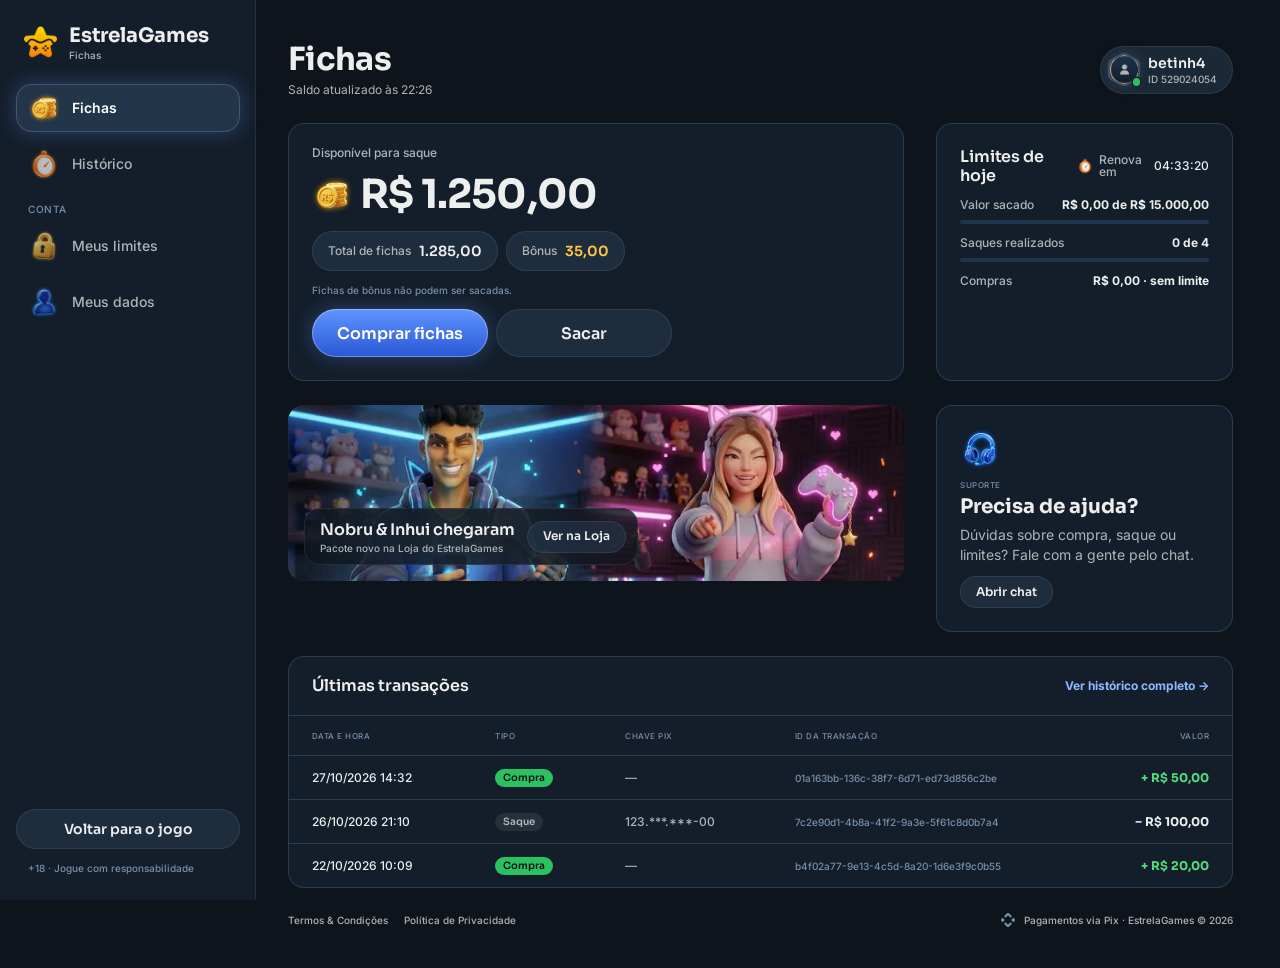
==== fichas/index.html @ 53e24c2c "Fichas fora do app: o + do saldo redireciona para a página de Fichas - Sai a carteira de dentro do a" ====
<!doctype html>
<html lang="pt-BR">
<head>
<meta charset="utf-8">
<meta name="viewport" content="width=device-width, initial-scale=1, viewport-fit=cover">
<meta name="robots" content="noindex, nofollow">
<meta name="theme-color" content="#0e141b">
<title>Fichas · EstrelaGames</title>
<link rel="icon" href="../assets/ui/logo_icon.webp">
<link rel="preconnect" href="https://fonts.googleapis.com">
<link rel="preconnect" href="https://fonts.gstatic.com" crossorigin>
<link rel="stylesheet" href="https://fonts.googleapis.com/css2?family=Inter:wght@400;500;600;700&family=Sora:wght@600;700;800&display=swap">
<link rel="stylesheet" href="../css/tokens.css?v=20261027h">
<link rel="stylesheet" href="../css/ui.css?v=20261027h">
<link rel="stylesheet" href="fichas.css?v=20261027h">
</head>
<body>
<svg width="0" height="0" style="position:absolute" aria-hidden="true">
  <defs><clipPath id="hexclip" clipPathUnits="objectBoundingBox"><path id="hexpath" d=""/></clipPath></defs>
  <symbol id="i-chev-l-light" viewBox="0 0 320 512"><path d="M20.7 267.3c-6.2-6.2-6.2-16.4 0-22.6l192-192c6.2-6.2 16.4-6.2 22.6 0s6.2 16.4 0 22.6L54.6 256 235.3 436.7c6.2 6.2 6.2 16.4 0 22.6s-16.4 6.2-22.6 0l-192-192z"/></symbol>
  <symbol id="i-x" viewBox="0 0 384 512"><path d="M324.5 411.1c6.2 6.2 16.4 6.2 22.6 0s6.2-16.4 0-22.6L214.6 256 347.1 123.5c6.2-6.2 6.2-16.4 0-22.6s-16.4-6.2-22.6 0L192 233.4 59.5 100.9c-6.2-6.2-16.4-6.2-22.6 0s-6.2 16.4 0 22.6L169.4 256 36.9 388.5c-6.2 6.2-6.2 16.4 0 22.6s16.4 6.2 22.6 0L192 278.6 324.5 411.1z"/></symbol>
  <symbol id="i-check" viewBox="0 0 448 512"><path d="M438.6 105.4c12.5 12.5 12.5 32.8 0 45.3l-256 256c-12.5 12.5-32.8 12.5-45.3 0l-128-128c-12.5-12.5-12.5-32.8 0-45.3s32.8-12.5 45.3 0L160 338.7 393.4 105.4c12.5-12.5 32.8-12.5 45.3 0z"/></symbol>
  <symbol id="i-copy" viewBox="0 0 448 512"><path d="M208 0H332.1c12.7 0 24.9 5.1 33.9 14.1l67.9 67.9c9 9 14.1 21.2 14.1 33.9V336c0 26.5-21.5 48-48 48H208c-26.5 0-48-21.5-48-48V48c0-26.5 21.5-48 48-48zM48 128h80v64H64V448H256V416h64v48c0 26.5-21.5 48-48 48H48c-26.5 0-48-21.5-48-48V176c0-26.5 21.5-48 48-48z"/></symbol>
  <symbol id="i-pix" viewBox="0 0 24 24"><path d="M6.1 6.3 10.1 2.3a2.7 2.7 0 0 1 3.8 0l4 4-2.3 2.3-2.9-2.9a1 1 0 0 0-1.4 0L8.4 8.6 6.1 6.3zm11.8 11.4-4 4a2.7 2.7 0 0 1-3.8 0l-4-4 2.3-2.3 2.9 2.9a1 1 0 0 0 1.4 0l2.9-2.9 2.3 2.3zM2.3 10.1l1.6-1.6L7.4 12l-3.5 3.5-1.6-1.6a2.7 2.7 0 0 1 0-3.8zm19.4 0a2.7 2.7 0 0 1 0 3.8l-1.6 1.6-3.5-3.5 3.5-3.5 1.6 1.6z"/></symbol>
</svg>

<div class="fx">
  <aside class="side" id="side" aria-label="Menu"></aside>
  <div class="main">
    <header class="mtop" id="mtop"></header>
    <main class="page" id="page"></main>
    <footer class="foot" id="foot"></footer>
  </div>
</div>
<div class="veil" id="veil" hidden><section class="drawer" id="drawer" role="dialog" aria-modal="true"></section></div>
<div class="toast" id="toast"><span class="hint-pill" id="toastTxt"></span></div>

<script src="fichas.js?v=20261027h"></script>
</body>
</html>
---- css/tokens.css ----
/* EstrelaGames · tokens do DS (Rjx31bgpOt4m1U8DVKyWtd · modo EstrelaGames), valores resolvidos 1:1 */
:root{
  color-scheme: dark;
  /* background */
  --bg-default:#0e141b; --bg-subtle:#141e2a; --bg-strong:#283c52; --bg-raised:#1e354d; --bg-inset:#010101; --bg-highlight:#ffffff14; --bg-chrome:#141e2a; --bg-divider:#1e354d; --bg-band:#00000052;
  --bga-default-50:#0e141b80; --bga-default-75:#0e141bbf; --bga-subtle-50:#141e2a80; --bga-subtle-75:#141e2abf;
  --bga-strong-25:#283c5240; --bga-strong-50:#283c5280; --bga-strong-75:#283c52bf;
  --bga-secondary-16:#dab68229; --bga-secondary-32:#dab68252; --bga-accent-12:#ffc8411f;
  /* border */
  --border-muted:#ffffff14; --border-default:#283c52; --border-strong:#3d5167; --border-focus:#5e95ff;
  --border-hl-top:#ffffff29; --border-gold-top:#fbdfade5; --border-gold-bottom:#b78d4f5c;
  /* text */
  --text-default:#edeeee; --text-muted:#b0b4b6; --text-link:#8fb8ff; --text-subtle:#7790ac; --text-disabled:#4c637c;
  --text-brand:#dab682; --text-success:#52de7e; --text-error:#ff6b6e; --text-prize:#ffc841;
  --text-on-color:#ffffff; --text-on-color-muted:#ffffffd9; --text-on-color-subtle:#ffffffb2; --text-on-light:#0e141b;
  /* system */
  --sys-info:#3b74f5; --sys-success:#2cc160; --sys-success-strong:#8cf0a9; --sys-warning:#ffbe2e; --sys-error:#ef4452;
  --sysa-success-25:#2cc16040; --sysa-error-25:#ef445240; --sysa-info-25:#3b74f540;
  --notification-error:#ef4452;
  /* effects */
  --hl-subtle:#ffffff29; --hl:#ffffff52; --hl-strong:#ffffff7a;
  --shadow-faint:#0000001f; --shadow-subtle:#0000003d; --shadow:#00000066; --shadow-strong:#00000080;
  --glow-info:#5e95ff52; --glow-accent:#ffbe2e52; --glow-success:#52de7ea3; --glow-gold:#dab68252; --glow-blue:#8fb8ff; --glow-red:#ff6b6e;
  /* surfaces */
  --surface-card-top:#141e2a; --surface-card-bottom:#0e141b; --surface-elevated-top:#1e354d; --surface-elevated-bottom:#141e2a;
  /* buttons */
  --btn-primary-top:#5e95ff; --btn-primary-bg:#2a57d6; --btn-secondary-border:#3b74f5;
  --btn-disabled-top:#1e354d; --btn-disabled-bg:#1e354d; --btn-disabled-text:#4c637c;
  /* tabs */
  --tab-default-text:#b0b4b6; --tab-container:#283c52; --input-border:#283c52;
  --tab-padrao:#5e95ff; --tab-padrao-tint:#5e94ff3d; --tab-rosa:#e93d82; --tab-rosa-tint:#e93d823d;
  /* games */
  --game-truco:#e5484d; --game-paulista:#3b74f5; --game-cacheta:#8752f2; --game-tranca:#2cc160; --game-buraco:#1f9a4a;
  --game-poker:#0fa968; --game-sinuca:#2fa35a; --game-todos:#3b74f5; --game-domino:#14b8a6; --game-dama:#f76b15; --game-xadrez:#5b6cff;
  --game-paulista-tint:#3b74f53d; --game-truco-tint:#e5484d3d; --game-cacheta-tint:#8752f23d; --game-buraco-tint:#1f9a4a3d;
  /* crew */
  --crew-engenheiro:#4fb3ff; --crew-comandante:#f5c542; --crew-piloto:#ff5a36; --crew-navegador:#e86bff; --crew-explorador:#4dffb8;
  --crew-bar:#ff9f43; --crew-reis:#34d399; --crew-nobru:#3d8bff; --crew-inhui:#ff4fb0;
  /* stake / table */
  --stake-padrao-top:#2b4274; --stake-padrao-bottom:#17233b; --stake-iniciante-top:#1f9a4a; --stake-iniciante-bottom:#1f502c;
  --table-card-top:#1f5a4a; --table-card-bottom:#0f2e2a; --table-stake:#ffc841;
  --plus-bg:#52de7e; --plus-icon:#0e141b;
  /* cards */
  --card-face:#ffffff; --card-border:#9ea2a4; --suit-red:#c72c3d; --suit-black:#141922; --back-top:#1d3c9e; --back-bottom:#182b53;
  /* seat timer */
  --seat-timer-track:#ffffff1f; --seat-timer:#3b74f5;
  /* type */
  --f-display:"Sora", "Inter", system-ui, sans-serif;
  --f-ui:"Inter", system-ui, -apple-system, sans-serif;
  --f-call:"Industry", "Sora", sans-serif;
}
/* estilos de texto do DS */
.t-d3xl{font:700 64px/1.2 var(--f-display);letter-spacing:-.02em}
.t-d2xl{font:700 48px/1.2 var(--f-display);letter-spacing:-.02em}
.t-dxl{font:700 40px/1.2 var(--f-display);letter-spacing:-.02em}
.t-dl{font:700 32px/1.2 var(--f-display);letter-spacing:-.02em}
.t-dm{font:700 24px/1.2 var(--f-display);letter-spacing:-.01em}
.t-ds{font:700 20px/1.2 var(--f-display);letter-spacing:-.01em}
.t-dxs{font:600 16px/1.2 var(--f-display)}
.t-d2xs{font:600 14px/1.2 var(--f-display)}
.t-d3xs{font:600 12px/1.2 var(--f-display)}
.t-hm{font:700 20px/1.2 var(--f-ui)}
.t-ll{font:500 16px/1 var(--f-ui)} .t-lm{font:500 14px/1 var(--f-ui)} .t-ls{font:500 12px/1 var(--f-ui)} .t-lxs{font:500 10px/1 var(--f-ui)} .t-l2xs{font:500 8px/1 var(--f-ui)}
.t-link{font:700 12px/1.5 var(--f-ui)}
.t-p2xl{font:400 20px/1.5 var(--f-ui)} .t-pm{font:400 14px/1.5 var(--f-ui)} .t-ps{font:400 12px/1.5 var(--f-ui)}
---- css/ui.css ----
/* EstrelaGames · base + componentes do DS (Apple Gamer Style · Glass). Medidas 1:1 com o Figma (frame 375). */
*{box-sizing:border-box}
html,body{height:100%;margin:0}
body{background:#05080c;color:var(--text-default);font-family:var(--f-ui);-webkit-font-smoothing:antialiased;overflow:hidden;-webkit-text-size-adjust:100%}
button{font:inherit;color:inherit;border:0;background:none;padding:0;margin:0;cursor:pointer;-webkit-tap-highlight-color:transparent;text-align:inherit}
button:focus-visible,[role="button"]:focus-visible{outline:2px solid var(--border-focus);outline-offset:2px}
/* cards clicáveis são div[role=button]: o WebKit (iPhone) não estica os filhos de um <button> com flex */
[role="button"]{cursor:pointer;-webkit-tap-highlight-color:transparent;-webkit-user-select:none;user-select:none;outline:0}
input{font:inherit;color:inherit;border:0;background:none;outline:0;padding:0;margin:0;min-width:0}
img,video{display:block;max-width:100%;user-select:none;-webkit-user-drag:none}
svg{display:block}
[hidden]{display:none!important}
.ic{flex:none;object-fit:contain;pointer-events:none}

/* ---------- aparelho ---------- */
.stage-wrap{position:fixed;inset:0;display:flex;align-items:center;justify-content:center}
.phone{position:relative;width:375px;height:812px;background:var(--bg-subtle);overflow:hidden;border-radius:48px;box-shadow:0 0 0 10px #0c1016,0 0 0 11px #2a3340,0 40px 80px rgba(0,0,0,.6);transform-origin:center;display:flex;flex-direction:column}
.status{position:relative;flex:none;height:44px;display:flex;align-items:center;justify-content:space-between;padding:0 26px 0 32px;font:600 15px/1 var(--f-ui);background:var(--bg-subtle);z-index:60;pointer-events:none}
.status .island{position:absolute;left:50%;top:10px;width:118px;height:32px;margin-left:-59px;border-radius:20px;background:#000}
.status .icons{display:flex;gap:6px;align-items:center}
.app{position:relative;flex:1;min-height:0;overflow:hidden}
@media (max-width:520px){
  .phone{width:100vw;height:100vh;height:100dvh;border-radius:0;box-shadow:none;transform:none!important}
  .status{display:none}
  .app{padding-top:env(safe-area-inset-top,0px)}
}
.scr{position:absolute;inset:0;display:flex;flex-direction:column;background:var(--bg-subtle);overflow:hidden}
.app>.scr{top:env(safe-area-inset-top,0px)}
@media (min-width:521px){.app>.scr{top:0}}
.scroll{flex:1;min-height:0;overflow-y:auto;overflow-x:hidden;-webkit-overflow-scrolling:touch;scrollbar-width:none;overscroll-behavior:contain}
.scroll::-webkit-scrollbar,.hscroll::-webkit-scrollbar{display:none}
/* linha com rolagem lateral: sem clip, sangra até a borda da tela (regra Oct 26) */
.hscroll{display:flex;overflow-x:auto;overflow-y:visible;scrollbar-width:none;margin:0 -8px;padding:0 8px;scroll-padding:0 8px;-webkit-overflow-scrolling:touch}

/* ---------- ícones 3D ---------- */
.i16{width:16px;height:16px}.i20{width:20px;height:20px}.i24{width:24px;height:24px}.i28{width:28px;height:28px}.i32{width:32px;height:32px}.i36{width:36px;height:36px}.i40{width:40px;height:40px}.i48{width:48px;height:48px}

/* ---------- header-game (Mobile · Glass) ---------- */
.hdr{position:relative;flex:none;height:64px;display:flex;align-items:center;gap:4px;padding:8px 12px;background:var(--bg-subtle);overflow:hidden;z-index:20}
.hdr::before{content:"";position:absolute;left:48px;top:-70px;width:280px;height:140px;border-radius:50%;background:var(--glow-blue);filter:blur(60px);opacity:.15;pointer-events:none}
.hdr .side{position:relative;flex:1;min-width:0;display:flex;align-items:center;gap:4px}
.hdr .logo{width:36px;height:36px;display:grid;place-items:center;flex:none}
.hdr .logo img{width:25px;height:24px}
.cpill{flex:1;min-width:0;height:34px;display:flex;align-items:center;gap:2px;padding:4px;border-radius:999px;background:linear-gradient(90deg,#52de7e1a,#283c5206),var(--bga-strong-50);box-shadow:inset 0 0 0 1px var(--border-muted);overflow:hidden}
.cpill.bonus{padding:4px 8px 4px 4px;background:linear-gradient(90deg,#283c5206,#ffc8411a),var(--bga-strong-50)}
.cpill .ic{width:24px;height:24px}
.cpill .t{flex:1;min-width:0;display:flex;flex-direction:column;gap:2px;text-align:left}
.cpill .t small{font:500 8px/1 var(--f-ui);color:var(--text-muted)}
.cpill .t b{font:700 12px/10px var(--f-ui);color:var(--text-default);white-space:nowrap;overflow:hidden;text-overflow:ellipsis}
.cpill.bonus .t b{color:var(--text-prize)}
.cpill .plus{width:20px;height:20px;border-radius:10px;background:var(--plus-bg);display:grid;place-items:center;flex:none}
.cpill .plus svg{width:12px;height:12px;fill:var(--plus-icon)}
.hbell{position:relative;width:36px;height:36px;border-radius:18px;background:var(--bga-strong-50);box-shadow:inset 0 0 0 1px var(--border-muted);display:grid;place-items:center;flex:none}
.hbell .ic{width:28px;height:28px}
.hbell i{position:absolute;left:28px;top:0;width:8px;height:8px;border-radius:50%;background:var(--notification-error)}
.hbell i[hidden]{display:none}

/* ---------- header-avatar (hexágono com borda da tripulação) ---------- */
.hav{position:relative;display:inline-block;flex:none;width:var(--w,44px);height:var(--h,48px)}
.hav .gl{position:absolute;left:-4.5%;top:0;width:109%;aspect-ratio:1;border-radius:50%;background:var(--cc);filter:blur(calc(var(--w,44px) * .16));opacity:.45;pointer-events:none}
.hav .hx{position:absolute;inset:0;-webkit-clip-path:url(#hexclip);clip-path:url(#hexclip);background:var(--cc)}
.hav .hx img{position:absolute;inset:2px;width:calc(100% - 4px);height:calc(100% - 4px);object-fit:cover;object-position:center top;-webkit-clip-path:url(#hexclip);clip-path:url(#hexclip);background:var(--bg-raised)}
.hav .on{position:absolute;left:77%;top:75%;width:23%;aspect-ratio:1;border-radius:50%;background:var(--sys-success);box-shadow:0 0 0 1.5px var(--bg-subtle)}
.hav.xs{--w:24px;--h:26px}.hav.s{--w:32px;--h:35px}.hav.m{--w:44px;--h:48px}.hav.l{--w:56px;--h:60px}
.hav.xs .hx img,.hav.s .hx img{inset:1.5px;width:calc(100% - 3px);height:calc(100% - 3px)}
.hav.empty{height:var(--w)}
.hav.empty .av0{position:absolute;inset:4.5%;width:91%;height:91%}
.hav.empty .add{position:absolute;left:63.6%;top:63.6%;width:27.3%;height:27.3%;border-radius:50%;background:var(--plus-bg);box-shadow:0 0 0 1.2px var(--bg-subtle);display:grid;place-items:center}
.hav.empty .add svg{width:58%;height:58%;fill:var(--plus-icon)}

/* ---------- avatar circular (avatar-estrela-games) ---------- */
.av{position:relative;display:inline-block;vertical-align:middle;flex:none;width:var(--s,48px);height:var(--s,48px);border-radius:50%;background:linear-gradient(180deg,var(--surface-elevated-top),var(--surface-elevated-bottom));box-shadow:inset 0 0 0 var(--bw,2px) #ffffff29}
.av img{position:absolute;inset:var(--bw,2px);width:calc(100% - 2*var(--bw,2px));height:calc(100% - 2*var(--bw,2px));border-radius:50%;object-fit:cover;object-position:center top}
.av.s{--s:32px;--bw:1px}.av.m{--s:48px;--bw:2px}.av.l{--s:80px;--bw:3px}.av.xl{--s:120px;--bw:4px}
.av .lvl{position:absolute;left:50%;bottom:-4px;transform:translateX(-50%);padding:1px 6px;border-radius:999px;background:var(--bg-raised);box-shadow:0 0 0 2px var(--bg-default);font:600 12px/14px var(--f-display);white-space:nowrap}
.av.empty .ph{position:absolute;inset:25%;width:50%;height:50%;fill:#ffffff52}
.av .addb{position:absolute;left:63.3%;top:63.3%;width:36.7%;height:36.7%;border-radius:50%;background:var(--plus-bg);display:grid;place-items:center;box-shadow:0 0 0 3px var(--bg-subtle)}
.av .addb svg{width:50%;height:50%;fill:#fff}

/* ---------- navbar-glass ---------- */
.nav{position:absolute;left:16px;right:16px;bottom:calc(12px + env(safe-area-inset-bottom,0px));height:64px;display:flex;align-items:stretch;padding:4px;border-radius:24px;background:var(--bga-strong-75);box-shadow:inset 0 0 0 1px var(--border-muted);-webkit-backdrop-filter:blur(24px);backdrop-filter:blur(24px);z-index:30}
.nav>button{position:relative;flex:1;min-width:0;display:flex;flex-direction:column;align-items:center;justify-content:center;border-radius:20px}
.nav>button .ic{width:32px;height:32px;opacity:.75}
.nav>button>span{font:500 10px/1 var(--f-ui);color:var(--text-subtle);white-space:nowrap}
.nav>button.on{flex:none;width:104px;justify-content:flex-end;gap:2px;padding-bottom:6px;background:var(--bga-secondary-16);box-shadow:inset 0 0 0 1px var(--hl-subtle),0 0 20px var(--glow-info)}
.nav>button.on .ic{position:absolute;left:28px;top:-14px;width:48px;height:48px;opacity:1}
.nav>button.on .lr{width:100%;display:flex;align-items:center;justify-content:space-between;padding:0 8px}
.nav>button.on .lr span{font:500 10px/1 var(--f-ui);color:var(--text-on-color)}
.nav .lr i{width:16px;height:16px;display:grid;place-items:center}
.nav .lr svg{width:10px;height:16px;fill:var(--text-on-color)}

/* ---------- game-block ---------- */
.gb{position:relative;flex:none;width:72px;height:64px;border-radius:16px;display:flex;flex-direction:column;align-items:center;justify-content:center;padding:4px 0;background:var(--tab-container);box-shadow:inset 0 0 0 1px var(--hl);font:500 10px/1 var(--f-ui);color:var(--text-on-color);white-space:nowrap}
.gb .ic{width:40px;height:40px}
.gb.on{justify-content:flex-end;padding:0 0 6px;background:var(--gc);box-shadow:0 4px 12px var(--gs,transparent)}
.gb.on .ic{position:absolute;left:50%;top:-12px;width:60px;height:60px;margin-left:-30px}
.gb .lk{position:absolute;right:4px;top:4px;width:14px;height:14px;opacity:.8}
.gb.on .lk{display:none}
.games-row{gap:8px;padding-top:12px;margin-top:-12px}
.games-row .gb{width:72px}

/* ---------- tabs ---------- */
.tabs{display:flex;gap:2px;height:44px;padding:4px;border-radius:12px;background:var(--bg-raised);box-shadow:inset 0 0 0 1px var(--input-border)}
.tabs>button{position:relative;flex:1;min-width:0;height:34px;border-radius:8px;display:flex;align-items:center;justify-content:center;padding:8px 16px;font:500 12px/1 var(--f-ui);color:var(--tab-default-text);white-space:nowrap}
.tabs>button.on{background:var(--tc-tint);font:700 12px/18px var(--f-ui);color:var(--text-default)}
.tabs>button.on::after{content:"";position:absolute;left:50%;bottom:0;width:24px;height:3px;margin-left:-12px;border-radius:2px;background:var(--tc);box-shadow:0 0 8px var(--tc)}
.tabs>button .lk{font:500 9px/1 var(--f-ui);margin-left:4px;opacity:.7}
.tabs{--tc:var(--tab-padrao);--tc-tint:var(--tab-padrao-tint)}
.tabs.t-azul{--tc:var(--game-paulista);--tc-tint:var(--game-paulista-tint)}
.tabs.t-vermelha{--tc:var(--game-truco);--tc-tint:var(--game-truco-tint)}
.tabs.t-roxa{--tc:var(--game-cacheta);--tc-tint:var(--game-cacheta-tint)}
.tabs.t-verde{--tc:var(--game-buraco);--tc-tint:var(--game-buraco-tint)}
.tabs.t-rosa{--tc:var(--tab-rosa);--tc-tint:var(--tab-rosa-tint)}

/* ---------- button-glass ---------- */
.btn{display:inline-flex;align-items:center;justify-content:center;gap:8px;white-space:nowrap;transition:transform .12s,filter .12s;flex:none}
.btn:active{transform:scale(.97)}
.btn.l{height:48px;padding:0 24px;border-radius:24px;font:600 16px/1.2 var(--f-display)}
.btn.m{height:40px;padding:0 20px;border-radius:20px;font:600 14px/1.2 var(--f-display)}
.btn.s{height:32px;padding:0 16px;border-radius:16px;font:600 12px/1.2 var(--f-display)}
.btn.xl{height:56px;padding:0 24px;border-radius:28px;font:600 16px/1.2 var(--f-display)}
.btn.m44{height:44px;border-radius:22px}
.btn.pri{background:linear-gradient(180deg,var(--btn-primary-top),var(--btn-primary-bg));box-shadow:inset 0 0 0 1px var(--hl),0 0 20px var(--glow-info);color:#fff}
.btn.sec{background:var(--bga-strong-50);box-shadow:inset 0 0 0 1px var(--border-muted);color:var(--text-default)}
.btn:disabled,.btn.dis{background:var(--btn-disabled-bg);box-shadow:none;color:var(--btn-disabled-text);pointer-events:none}
.btn.danger-txt{background:none;box-shadow:none;color:var(--text-error);font:500 14px/1 var(--f-ui)}
.btn.fill{flex:1;min-width:0}
.btn.wide{width:100%}
.btn .ic{width:20px;height:20px}

/* ---------- button-icon ---------- */
.bicon{width:40px;height:40px;border-radius:20px;display:grid;place-items:center;flex:none;background:var(--bga-strong-50);box-shadow:inset 0 0 0 1px var(--border-muted)}
.bicon .ic{width:24px;height:24px}
.bicon.s{width:32px;height:32px;border-radius:16px}.bicon.s .ic{width:20px;height:20px}
.bicon svg{width:14px;height:14px;fill:var(--text-default)}
.bicon.s28{width:28px;height:28px;border-radius:14px}.bicon.s28 svg{width:16px;height:16px}

/* ---------- tag ---------- */
.tag{display:inline-flex;align-items:center;gap:4px;padding:2px 8px;border-radius:999px;font:600 12px/14px var(--f-display);white-space:nowrap;flex:none}
.tag.neutral{background:#ffffff14;color:var(--text-muted)}
.tag.gold{background:#dab68229;color:var(--text-brand);box-shadow:inset 0 0 0 1px #fbdfad8c}
.tag.success{background:var(--sys-success);color:var(--bg-default)}
.tag.danger{background:var(--sys-error);color:var(--text-default)}
.tag.info{background:var(--sys-info);color:var(--text-default)}
.tag.live{background:var(--sys-error);color:var(--text-default)}
.tag.beginner{background:var(--game-buraco);color:var(--text-default)}

/* ---------- section-title ---------- */
.stitle{display:flex;align-items:center;justify-content:space-between;gap:16px}
.stitle .tx{flex:1;min-width:0;display:flex;flex-direction:column;gap:2px}
.stitle b{font:700 20px/1.2 var(--f-display);letter-spacing:-.01em}
.stitle small{font:500 12px/1 var(--f-ui);color:var(--text-muted)}
.trow{display:flex;align-items:center;justify-content:space-between;gap:8px}
.trow b{font:600 14px/1.2 var(--f-display)}
.trow small{font:500 10px/1 var(--f-ui);color:var(--text-subtle)}

/* ---------- page-top ---------- */
.ptop{flex:none;display:flex;align-items:center;justify-content:space-between;gap:8px;padding:8px;min-height:45px}
.ptop .l{display:flex;align-items:center;gap:8px;min-width:0}
.ptop .back{width:28px;height:28px;border-radius:14px;display:grid;place-items:center;background:var(--bga-strong-50);box-shadow:inset 0 0 0 1px var(--border-muted);flex:none}
.ptop .back svg{width:10px;height:16px;fill:var(--text-default)}
.ptop .tx{display:flex;flex-direction:column;min-width:0}
.ptop .tx b{font:600 16px/1.2 var(--f-display);white-space:nowrap;overflow:hidden;text-overflow:ellipsis}
.ptop .tx small{display:flex;align-items:center;gap:4px;font:500 10px/1 var(--f-ui);color:var(--text-muted)}
.ptop .tx small i{width:6px;height:6px;border-radius:50%;background:var(--sys-success)}

/* ---------- input-search / input ---------- */
.search{display:flex;align-items:center;gap:8px;height:40px;padding:0 16px 0 12px;border-radius:20px;background:var(--bga-strong-50);box-shadow:inset 0 0 0 1px var(--border-muted)}
.search svg{width:16px;height:16px;fill:var(--text-muted);flex:none}
.search input{flex:1;font:500 12px/1 var(--f-ui);color:var(--text-default)}
.search input::placeholder{color:var(--text-muted)}
.field{display:flex;flex-direction:column;gap:8px}
.field>label{font:500 14px/1 var(--f-ui);color:var(--text-default)}
.field .box{display:flex;align-items:center;gap:8px;height:40px;padding:8px 12px;border-radius:12px;background:var(--bga-strong-50);box-shadow:inset 0 0 0 1px var(--border-muted)}
.field .box:focus-within{box-shadow:inset 0 0 0 1px var(--border-focus)}
.field .box input{flex:1;font:400 14px/1.5 var(--f-ui);color:var(--text-default)}
.field .box input::placeholder{color:var(--text-disabled)}
.field .box button svg{width:20px;height:20px;fill:var(--text-muted)}

/* ---------- otp ---------- */
.otp{display:flex;gap:8px;justify-content:center}
.otp .bx{width:48px;height:56px;border-radius:12px;background:#ffffff14;display:grid;place-items:center;font:700 24px/1.2 var(--f-display);color:var(--text-default);box-shadow:inset 0 0 0 1px var(--border-muted)}
.otp .bx.act{background:#ffffff1f;box-shadow:inset 0 0 0 2px var(--border-focus),0 0 12px var(--glow-info)}
.otp .bx.act::after{content:"";width:2px;height:24px;background:var(--border-focus);animation:blink 1s steps(1) infinite}
@keyframes blink{50%{opacity:0}}
.otp-in{position:absolute;opacity:0;pointer-events:none;width:1px;height:1px}

/* ---------- progress ---------- */
.prog{height:4px;border-radius:999px;background:#ffffff1f;overflow:hidden;flex:1}
.prog i{display:block;height:100%;border-radius:inherit;background:var(--tab-padrao);transition:width .3s}

/* ---------- stake-pill ---------- */
.stakes{position:relative;height:128px;overflow:hidden;margin:0 -8px}
.stakes .track{position:absolute;top:8px;left:50%;transform:translateX(-50%);display:flex;align-items:center;gap:8px;height:112px}
.sp{position:relative;flex:none;display:flex;flex-direction:column;border-radius:16px;padding:4px 4px 0;background:linear-gradient(180deg,var(--surface-elevated-top),var(--surface-card-bottom));box-shadow:inset 0 0 0 1px #ffffff29,0 16px 40px var(--shadow);transition:width .25s,height .25s}
.sp .st{position:relative;flex:1;align-self:stretch;border-radius:12px;display:flex;flex-direction:column;align-items:center;justify-content:center;gap:4px;background:linear-gradient(180deg,var(--stake-padrao-top),var(--stake-padrao-bottom));box-shadow:inset 0 0 0 1px var(--hl-subtle),inset 0 2px 8px var(--shadow)}
.sp .v{display:flex;align-items:center;gap:4px;font:600 14px/1.2 var(--f-display);white-space:nowrap}
.sp .v .ic{width:14px;height:14px}
.sp .q{position:absolute;top:4px;right:4px;display:flex;align-items:center;gap:3px;padding:2px 5px;border-radius:8px;background:var(--bga-strong-50);font:500 8px/1 var(--f-ui);white-space:nowrap}
.sp .q::before{content:"";width:5px;height:5px;border-radius:50%;background:var(--sys-success)}
.sp .tg{padding:2px 6px;border-radius:6px;background:var(--bga-strong-50);font:500 8px/1 var(--f-ui);color:var(--text-success)}
.sp .ft{flex:none;display:flex;align-items:center;justify-content:center;gap:3px;padding:4px 0 5px;white-space:nowrap}
.sp .ft small{font:500 8px/1 var(--f-ui);color:var(--text-muted)}
.sp .ft b{font:500 8px/1 var(--f-ui)}
.sp.ini .st{background:linear-gradient(180deg,var(--stake-iniciante-top),var(--stake-iniciante-bottom))}
.sp.S{width:68px;height:68px;padding:4px}
.sp.S .q,.sp.S .ft,.sp.S .tg{display:none}
.sp.M{width:88px;height:88px}
.sp.M .v{font:600 16px/1.2 var(--f-display)} .sp.M .v .ic{width:18px;height:18px}
.sp.L{width:112px;height:112px}
.sp.L .v{font:700 20px/1.2 var(--f-display);letter-spacing:-.01em} .sp.L .v .ic{width:24px;height:24px}
.sp.L .ft b{font:500 10px/1 var(--f-ui)}
.sp.on{box-shadow:inset 0 0 0 2px var(--btn-secondary-border),0 0 20px var(--glow-info)}
.sp.on .st{background:linear-gradient(180deg,var(--btn-primary-top),var(--btn-primary-bg))}
.sp.on.ini .st{background:linear-gradient(180deg,var(--stake-iniciante-top),var(--stake-iniciante-bottom))}
.stake-grid{display:grid;grid-template-columns:repeat(3,minmax(0,1fr));gap:12px}
.stake-grid .sp{width:auto;height:88px}

/* ---------- table-glass (mesa aberta) ---------- */
.tg-row{display:grid;grid-template-columns:repeat(2,minmax(0,1fr));gap:16px 8px}
.tgl{position:relative;height:92px;border-radius:46px;padding:4px;display:flex;background:linear-gradient(180deg,var(--surface-elevated-top),var(--surface-card-bottom));box-shadow:inset 0 0 0 1px #ffffff29,0 16px 40px var(--shadow);text-align:left}
.tgl .felt{flex:1;align-self:stretch;min-width:0;display:flex;align-items:center;padding:10px 12px 6px 70px;border-radius:41px;background:linear-gradient(180deg,var(--table-card-top),var(--table-card-bottom));box-shadow:inset 0 0 0 1px var(--hl-subtle),inset 0 2px 8px var(--shadow)}
.tgl .vals{display:flex;flex-direction:column;gap:4px;min-width:0}
.tgl .vals b{font:600 14px/1.2 var(--f-display);color:var(--table-stake);white-space:nowrap}
.tgl .vals small{font:500 10px/1 var(--f-ui);color:#ffffffb2;white-space:nowrap}
.tgl .seats{display:flex;align-items:center;gap:2px;height:20px}
.tgl .seats .pl{display:flex}
.tgl .seats .pl span{width:20px;height:20px;border-radius:10px;overflow:hidden;background:var(--cc);margin-right:-6px;box-shadow:0 0 0 1px var(--table-card-bottom)}
.tgl .seats .pl span img{width:100%;height:100%;object-fit:cover;object-position:center top}
.tgl .seats em{font:600 12px/14px var(--f-display);font-style:normal;margin-left:8px}
.tgl .tab{position:absolute;left:50%;top:-8px;transform:translateX(-50%);padding:2px 8px;border-radius:8px;background:var(--surface-elevated-top);box-shadow:inset 0 0 0 1px var(--border-muted);font:500 10px/12px var(--f-ui);color:var(--text-subtle);white-space:nowrap}
.tgl .deck{position:absolute;left:14px;top:25px;width:52px;height:52px}
.tgl.locked .felt>*{opacity:.55}
.tgl.pool{border-radius:16px}
.tgl.pool .felt{border-radius:12px;position:relative;overflow:hidden;background:linear-gradient(180deg,#2fa35a,#145c32)}
.tgl.pool .felt::before{content:"";position:absolute;left:30%;top:0;bottom:0;border-left:1px solid #ffffff29}
.tgl.pool .pk{position:absolute;width:10px;height:10px;border-radius:50%;background:#000000b2;box-shadow:inset 0 0 0 1px #ffffff1f}

/* ---------- action-tile ---------- */
.atile{width:80px;height:64px;border-radius:16px;display:flex;flex-direction:column;align-items:center;justify-content:center;background:var(--bga-strong-50);box-shadow:inset 0 0 0 1px var(--border-muted);font:600 14px/1.2 var(--f-display);flex:none}
.atile .ic{width:28px;height:28px}

/* ---------- bottom sheet (sheet glass) ---------- */
.veil{position:absolute;inset:0;z-index:50;background:var(--bga-default-75);display:flex;align-items:flex-end;animation:fade .2s both}
.bsheet{position:relative;width:100%;max-height:calc(100% - 24px);display:flex;flex-direction:column;align-items:stretch;gap:12px;padding:8px 12px calc(24px + env(safe-area-inset-bottom,0px));border-radius:24px 24px 0 0;background:var(--bg-subtle);box-shadow:inset 0 1px 0 var(--hl-subtle),0 16px 40px var(--shadow);animation:up .28s cubic-bezier(.2,.9,.3,1) both;overflow:hidden}
.bsheet.g16{gap:16px}
.bsheet .handle{width:36px;height:4px;border-radius:2px;background:var(--border-muted);align-self:center;flex:none}
.bsheet .scroll{margin:0 -12px;padding:0 12px}
.sh-h{display:flex;align-items:center;gap:12px;flex:none}
.sh-h>.ic{width:36px;height:36px}
.sh-h .tx{flex:1;min-width:0;display:flex;flex-direction:column;gap:2px}
.sh-h .tx b{font:600 16px/1.2 var(--f-display)}
.sh-h .tx small{font:500 10px/1.2 var(--f-ui);color:var(--text-subtle)}
.sh-h .tx small.ok{display:flex;align-items:center;gap:6px;color:var(--sys-success)}
.sh-h .tx small.ok::before{content:"";width:8px;height:8px;border-radius:50%;background:var(--sys-success)}
.xbtn{width:32px;height:32px;border-radius:16px;display:grid;place-items:center;background:var(--bga-strong-50);box-shadow:inset 0 0 0 1px var(--border-muted);flex:none}
.xbtn svg{width:14px;height:14px;fill:var(--text-default)}
@keyframes up{from{transform:translateY(100%)}to{transform:none}}
@keyframes fade{from{opacity:0}}
@keyframes pop{from{transform:scale(.3);opacity:0}}

/* ---------- hint (pílula) / toast ---------- */
.hint-pill{display:inline-flex;align-items:center;gap:4px;padding:4px 12px;border-radius:999px;background:var(--bga-strong-75);box-shadow:inset 0 0 0 1px var(--hl-subtle);font:500 10px/1.2 var(--f-ui);color:var(--text-default);white-space:nowrap;-webkit-backdrop-filter:blur(12px);backdrop-filter:blur(12px)}
.toast{position:absolute;left:50%;top:72px;transform:translate(-50%,-8px);opacity:0;transition:opacity .2s,transform .2s;z-index:90;pointer-events:none;max-width:calc(100% - 32px)}
.toast .hint-pill{font-size:11px;padding:6px 14px;white-space:normal;text-align:center}
.toast.show{opacity:1;transform:translate(-50%,0)}

/* ---------- list / cells ---------- */
.cell{display:flex;flex-direction:column;gap:2px;padding:8px;border-radius:12px;background:var(--bga-strong-50);box-shadow:inset 0 0 0 1px var(--border-muted);min-width:0;flex:1}
.cell small{font:500 10px/1 var(--f-ui);color:var(--text-subtle)}
.cell b{font:600 14px/1.2 var(--f-display);white-space:nowrap}
.card-raised{border-radius:16px;background:var(--bg-raised)}
.muted{color:var(--text-muted)}.subtle{color:var(--text-subtle)}.prize{color:var(--text-prize)}.ok{color:var(--text-success)}.err{color:var(--text-error)}

@media (prefers-reduced-motion: reduce){*,*::before,*::after{animation-duration:.01ms!important;animation-iteration-count:1!important;transition-duration:.01ms!important}}
---- fichas/fichas.css ----
/* EstrelaGames · Fichas (página fora do app). Usa os tokens e componentes do app (../css/tokens.css + ui.css: .btn, .tabs, .tag, .field, .xbtn, .hav, .toast).
   Celular (Figma W01–W09, 375): header + abas + cartões empilhados, comprar/sacar em tela cheia.
   Computador ≥ 1024 (Figma DW01–DW09, 1920): menu 256 à esquerda, conteúdo 1312 (grade 864 + 416, gap 32), comprar/sacar num drawer de 480. */
html,body{height:auto;min-height:100%}
html{scrollbar-gutter:stable}
body{overflow:auto;background:var(--bg-default)}
body.lock{overflow:hidden}
a{color:inherit;text-decoration:none}
.od{display:none}
.fx{min-height:100vh;display:flex}
.main{flex:1;min-width:0;display:flex;flex-direction:column}
.ic{width:24px;height:24px}

/* ---------- celular: header + abas ---------- */
.side{display:none}
.mtop{position:sticky;top:0;z-index:20;display:flex;flex-direction:column;background:var(--bg-default);padding-top:env(safe-area-inset-top,0px)}
.mtop .row{display:flex;align-items:center;gap:12px;height:60px;padding:0 16px 0 12px;box-shadow:inset 0 -1px 0 var(--border-muted)}
.bk{width:32px;height:32px;border-radius:16px;display:grid;place-items:center;flex:none;background:var(--bga-strong-50);box-shadow:inset 0 0 0 1px var(--border-muted)}
.bk svg{width:10px;height:16px;fill:var(--text-brand)}
.brand{flex:1;min-width:0;display:flex;align-items:center;gap:12px}
.brand img{width:33px;height:32px}
.brand span{display:flex;flex-direction:column;gap:2px}
.brand b{font:700 20px/1.2 var(--f-display);letter-spacing:-.01em}
.brand small{font:500 10px/1 var(--f-ui);color:var(--text-muted)}
.mtop .tabs{margin:12px 12px 0}
.mtop .tabs>button{height:36px}

.page{display:flex;flex-direction:column;gap:12px;padding:12px 12px 0}
.ptitle{display:none}
.ptitle.mob{display:flex;padding:8px 4px 0}
.ptitle .tx{display:flex;flex-direction:column;gap:4px}
.ptitle h1{margin:0;font:700 20px/1.2 var(--f-display);letter-spacing:-.01em}
.ptitle .tx small{font:400 12px/1.4 var(--f-ui);color:var(--text-muted)}
.ptitle .r{display:none}

.card{display:flex;flex-direction:column;gap:16px;padding:16px;border-radius:16px;background:var(--bg-subtle);box-shadow:inset 0 0 0 1px var(--border-default)}
.grid,.col{display:flex;flex-direction:column;gap:12px}

/* saldo */
.bal{gap:12px}
.bal .lbl{font:500 12px/1 var(--f-ui);color:var(--text-muted)}
.amt{display:flex;align-items:center;gap:8px}
.amt .ic{width:32px;height:32px}
.amt b{font:700 32px/1.2 var(--f-display);letter-spacing:-.02em}
.chips{display:flex;flex-wrap:wrap;gap:8px}
.chip{display:inline-flex;align-items:center;gap:8px;height:40px;padding:0 16px;border-radius:20px;background:var(--bga-strong-50);box-shadow:inset 0 0 0 1px var(--border-muted)}
.chip small{font:500 12px/1 var(--f-ui);color:var(--text-muted)}
.chip b{font:600 14px/1.2 var(--f-display)}
.prize{color:var(--text-prize)}
.bal .bnote{font:500 10px/1.4 var(--f-ui);color:var(--text-subtle)}
.acts{display:grid;grid-template-columns:repeat(2,minmax(0,1fr));gap:8px}
.acts .btn{width:100%}

/* limites */
.lim{gap:12px}
.lh{display:flex;align-items:center;justify-content:space-between;gap:8px}
.lh>b{font:700 20px/1.2 var(--f-display);letter-spacing:-.01em}
.renew{display:flex;align-items:center;gap:6px}
.renew .ic{width:16px;height:16px}
.renew small{font:500 12px/1 var(--f-ui);color:var(--text-muted)}
.renew b{font:500 12px/1 var(--f-ui)}
.lrow{display:flex;align-items:center;justify-content:space-between;gap:8px;font:500 14px/1.2 var(--f-ui);color:var(--text-muted)}
.lrow b{font:700 14px/1.2 var(--f-ui);color:var(--text-default);text-align:right}
.lbar{display:block;height:4px;margin-top:-4px;border-radius:2px;background:var(--bg-raised);overflow:hidden}
.lbar i{display:block;height:100%;border-radius:2px;background:var(--tab-padrao)}

/* banner da Loja */
.banner{position:relative;height:168px;border-radius:16px;overflow:hidden;box-shadow:inset 0 0 0 1px var(--border-default)}
.banner>img{width:100%;height:100%;object-fit:cover;object-position:center 30%}
.banner .gl{position:absolute;left:12px;right:12px;bottom:12px;display:flex;align-items:center;gap:12px;padding:12px 12px 12px 16px;border-radius:16px;background:var(--bga-default-75);-webkit-backdrop-filter:blur(24px);backdrop-filter:blur(24px);box-shadow:inset 0 0 0 1px var(--border-muted)}
.banner .gl>span{flex:1;min-width:0;display:flex;flex-direction:column;gap:4px}
.banner .gl b{font:600 14px/1.2 var(--f-display);white-space:nowrap;overflow:hidden;text-overflow:ellipsis}
.banner .gl small{font:500 10px/1 var(--f-ui);color:var(--text-muted)}

/* suporte */
.help{flex-direction:row;align-items:center;gap:12px}
.help>.ic{width:40px;height:40px}
.help .tx{flex:1;min-width:0;display:flex;flex-direction:column;gap:2px}
.help .k{display:none}
.help .tx b{font:600 16px/1.2 var(--f-display)}
.help .tx>span{font:500 12px/1.3 var(--f-ui);color:var(--text-muted)}

/* transações */
.txs{padding:0;gap:0;overflow:hidden}
.th{display:flex;align-items:center;justify-content:space-between;padding:16px;box-shadow:inset 0 -1px 0 var(--border-default)}
.th b{font:600 16px/1.2 var(--f-display)}
.th a{font:700 12px/1.5 var(--f-ui);color:var(--text-link)}
.tbl{display:none}
.tlist{display:flex;flex-direction:column}
.trow{display:flex;align-items:center;justify-content:space-between;gap:12px;padding:16px;box-shadow:inset 0 -1px 0 var(--border-default)}
.trow:last-child{box-shadow:none}
.trow span{display:flex;flex-direction:column;gap:6px}
.trow .l{align-items:flex-start}
.trow .r{align-items:flex-end;text-align:right}
.trow small{font:500 12px/1 var(--f-ui);color:var(--text-muted)}
.trow .r small{font-size:10px;color:var(--text-subtle)}
.trow b{font:700 14px/1.2 var(--f-display)}
.ok{color:var(--text-success)!important}
.tag{font-size:12px;padding:3px 10px}

/* histórico: no celular cada bloco é um cartão */
.hist{background:none;box-shadow:none;padding:0;gap:12px}
.hbar{display:flex;flex-direction:column;gap:12px}
.hbar .tabs>button{height:36px}
.flt{display:flex;gap:8px}
.fbtn,.search{display:flex;align-items:center;gap:8px;height:40px;padding:0 12px;border-radius:12px;background:var(--bg-subtle);box-shadow:inset 0 0 0 1px var(--border-default);font:500 14px/1 var(--f-ui)}
.fbtn{flex:none}
.fbtn .ic,.search .ic{width:20px;height:20px}
.search{flex:1;min-width:0}
.search input{flex:1;font:400 14px/1.5 var(--f-ui)}
.search input::placeholder{color:var(--text-muted)}
.sum{display:grid;grid-template-columns:repeat(3,minmax(0,1fr));gap:8px;padding:16px;border-radius:16px;background:var(--bg-subtle);box-shadow:inset 0 0 0 1px var(--border-default)}
.sum div{display:flex;flex-direction:column;gap:6px}
.sum small{font:500 10px/1 var(--f-ui);color:var(--text-subtle);text-transform:uppercase;letter-spacing:.04em}
.sum div:last-child{text-align:right}
.sum b{font:700 20px/1.2 var(--f-display);letter-spacing:-.01em}
.hl{display:flex;flex-direction:column;border-radius:16px;background:var(--bg-subtle);box-shadow:inset 0 0 0 1px var(--border-default);overflow:hidden}
.hl .trow{box-shadow:inset 0 -1px 0 var(--border-default)}
.pag{padding:16px;text-align:center;font:500 10px/1 var(--f-ui);color:var(--text-subtle)}
.empty{margin:0;padding:32px 16px;text-align:center;font:500 14px/1.4 var(--f-ui);color:var(--text-muted)}

/* dados + avisos */
.dados{gap:0;padding:4px 16px}
.dados div{display:flex;flex-direction:column;gap:6px;padding:12px 0;box-shadow:inset 0 -1px 0 var(--border-default)}
.dados div:last-child{box-shadow:none}
.dados small{font:500 12px/1 var(--f-ui);color:var(--text-muted)}
.dados b{font:500 16px/1.2 var(--f-ui)}
.tip{margin:0;padding:12px;border-radius:12px;background:var(--bg-subtle);box-shadow:inset 0 0 0 1px var(--border-default);font:500 12px/1.4 var(--f-ui);color:var(--text-muted)}

/* rodapé */
.foot{display:flex;flex-direction:column;align-items:center;gap:12px;padding:24px 16px calc(24px + env(safe-area-inset-bottom,0px));font:500 10px/1 var(--f-ui);color:var(--text-subtle)}
.foot .lk{display:flex;gap:16px}
.foot .lk a{color:var(--text-muted)}
.foot .pix{display:flex;align-items:center;gap:8px;color:var(--text-muted)}
.foot .pix svg{width:16px;height:16px;fill:var(--text-subtle)}

/* ---------- comprar / sacar ---------- */
.veil{position:fixed;inset:0;z-index:60;background:var(--bga-default-75);animation:fade .2s both}
.drawer{position:absolute;inset:0;display:flex;flex-direction:column;background:var(--bg-default);overflow-y:auto;animation:dIn .22s ease-out both}
@keyframes fade{from{opacity:0}}
@keyframes dIn{from{transform:translateY(16px);opacity:0}}
.dh{position:sticky;top:0;z-index:2;display:flex;align-items:center;justify-content:space-between;padding:calc(16px + env(safe-area-inset-top,0px)) 16px 16px;background:var(--bg-subtle);box-shadow:inset 0 -1px 0 var(--border-muted)}
.dh b{font:700 20px/1.2 var(--f-display);letter-spacing:-.01em}
.xbtn svg{fill:var(--text-brand)}
.steps{display:flex;align-items:center;gap:8px;margin:0;padding:16px;list-style:none}
.steps>b{flex:1;min-width:8px;height:1px;background:var(--border-default)}
.steps li{display:flex;align-items:center;gap:8px;font:500 12px/1 var(--f-ui);color:var(--text-muted);white-space:nowrap}
.steps i{width:24px;height:24px;border-radius:12px;display:grid;place-items:center;font:500 10px/1 var(--f-ui);font-style:normal;background:var(--bga-strong-50);box-shadow:inset 0 0 0 1.5px var(--border-strong)}
.steps i svg{width:10px;height:10px;fill:var(--text-default)}
.steps li.on{color:var(--text-default)}
.steps li.on i,.steps li.done i{box-shadow:inset 0 0 0 1.5px var(--btn-secondary-border),0 0 8px var(--glow-info)}
.db{display:flex;flex-direction:column;gap:16px;padding:8px 16px calc(32px + env(safe-area-inset-bottom,0px))}
.bmini{display:flex;align-items:center;gap:12px;padding:12px 16px;border-radius:16px;background:var(--bg-subtle);box-shadow:inset 0 0 0 1px var(--border-default)}
.bmini .ic{width:32px;height:32px}
.bmini span{display:flex;flex-direction:column;gap:2px}
.bmini .a{flex:1}.bmini .b{align-items:flex-end}
.bmini small{font:500 10px/1 var(--f-ui);color:var(--text-muted)}
.bmini .a b{font:700 20px/1.2 var(--f-display);letter-spacing:-.01em}
.bmini .b b{font:600 14px/1.2 var(--f-display);color:var(--text-brand)}
.q{margin:0;font:500 14px/1.2 var(--f-ui);color:var(--text-muted)}
.amts{display:grid;grid-template-columns:repeat(4,minmax(0,1fr));gap:8px;margin-top:-4px}
.amts button{height:36px;border-radius:18px;text-align:center;background:var(--bga-strong-50);box-shadow:inset 0 0 0 1px var(--border-muted);font:600 14px/1.2 var(--f-display)}
.amts button.on{background:linear-gradient(180deg,var(--btn-primary-top),var(--btn-primary-bg));box-shadow:inset 0 0 0 1px var(--hl),0 0 12px var(--glow-info)}
.field .box{height:40px;background:var(--bg-default);box-shadow:inset 0 0 0 1px var(--text-muted)}
.info{display:flex;align-items:center;gap:12px;padding:12px;border-radius:12px;background:var(--bg-subtle);box-shadow:inset 0 0 0 1px var(--border-default);font:500 12px/1.3 var(--f-ui);color:var(--text-muted)}
.info svg{width:20px;height:20px;flex:none;fill:var(--text-subtle)}
.info svg.ok{fill:var(--sys-success)}
.note{margin:0;padding:12px;border-radius:12px;background:var(--bg-subtle);box-shadow:inset 0 0 0 1px var(--border-default);font:500 10px/1.4 var(--f-ui);color:var(--text-muted)}
.db .note:first-of-type{margin-top:8px}
.qr{width:200px;height:200px;align-self:center;border-radius:16px;background:#fff;padding:16px}
.qr svg{width:100%;height:100%}
.exp{display:flex;align-items:center;justify-content:center;gap:8px;margin:0;font:500 14px/1 var(--f-ui);color:var(--text-brand)}
.exp .ic{width:16px;height:16px}
.code{display:flex;align-items:center;gap:8px;padding:8px 8px 8px 12px;border-radius:12px;background:var(--bg-subtle);box-shadow:inset 0 0 0 1px var(--border-default)}
.code span{flex:1;min-width:0;overflow:hidden;text-overflow:ellipsis;white-space:nowrap;font:400 14px/1.5 var(--f-ui);color:var(--text-muted)}
.code .xbtn svg{fill:var(--text-default)}
.btn .bi{width:18px;height:18px;fill:currentColor}
.cap{margin:0;text-align:center;font:500 10px/1.4 var(--f-ui);color:var(--text-subtle)}
.fin,.idv{display:flex;flex-direction:column;align-items:center;gap:16px;padding-top:8px;text-align:center}
.fin h2,.idv h2{margin:0;font:700 24px/1.2 var(--f-display);letter-spacing:-.01em}
.fin p,.idv p{margin:0;font:400 14px/1.5 var(--f-ui);color:var(--text-muted)}
.okc{width:48px;height:48px;border-radius:24px;display:grid;place-items:center;background:var(--sys-success);box-shadow:0 0 16px var(--glow-success)}
.okc svg{width:22px;height:22px;fill:var(--bg-default)}
.big{display:flex;align-items:center;gap:8px;font:700 24px/1.2 var(--f-display)}
.big .ic{width:28px;height:28px}
.idv>.ic{width:48px;height:48px}
.fin .btn{width:100%}
.fin .btn .ic{width:20px;height:20px}
.toast{position:fixed;left:50%;top:24px;z-index:80}

/* ---------- computador ---------- */
@media (min-width:1024px){
  .od{display:inline}
  .om{display:none}
  .mtop{display:none}
  .side{position:sticky;top:0;height:100vh;width:256px;flex:none;display:flex;flex-direction:column;gap:24px;padding:24px 16px;background:var(--bg-subtle);box-shadow:inset -1px 0 0 var(--border-muted)}
  .side .brand{flex:none;padding:0 8px}
  .side nav{display:flex;flex-direction:column;gap:8px}
  .side .it{display:flex;align-items:center;gap:12px;height:48px;padding:0 12px;border-radius:16px;font:500 14px/1 var(--f-ui);color:var(--text-muted);transition:background .15s,color .15s}
  .side .it .ic{width:32px;height:32px;opacity:.75}
  .side .it:hover{background:var(--bga-strong-50);color:var(--text-default)}
  .side .it.on{background:var(--bga-strong-75);box-shadow:inset 0 0 0 1px var(--hl-subtle),0 0 20px var(--glow-info);color:var(--text-on-color);font-weight:600}
  .side .it.on .ic{opacity:1}
  .side .lb{padding:8px 12px 0;font:500 10px/1 var(--f-ui);letter-spacing:.06em;text-transform:uppercase;color:var(--text-subtle)}
  .side .sft{margin-top:auto;display:flex;flex-direction:column;gap:12px}
  .side .sft small{padding:0 12px;font:500 10px/1.5 var(--f-ui);color:var(--text-subtle)}
  .page{width:100%;max-width:1376px;margin:0 auto;padding:40px 32px 0;gap:24px}
  .ptitle,.ptitle.mob{display:flex;align-items:center;justify-content:space-between;gap:24px;padding:0}
  .ptitle h1{font:700 32px/1.2 var(--f-display);letter-spacing:-.02em}
  .ptitle .r{display:flex;align-items:center;gap:16px}
  .avail{display:flex;flex-direction:column;align-items:flex-end;gap:4px}
  .avail small{font:500 10px/1 var(--f-ui);color:var(--text-muted)}
  .avail b{font:700 14px/1.2 var(--f-display);color:var(--text-success)}
  .me{display:flex;align-items:center;gap:8px;height:48px;padding:0 16px 0 8px;border-radius:24px;background:var(--bga-strong-50);box-shadow:inset 0 0 0 1px var(--border-muted)}
  .me span{display:flex;flex-direction:column;gap:4px}
  .me b{font:600 14px/1 var(--f-display)}
  .me small{font:500 10px/1 var(--f-ui);color:var(--text-muted)}
  .card{padding:24px}
  .grid{display:grid;grid-template-columns:minmax(0,864fr) minmax(0,416fr);gap:24px 32px}
  .txs{grid-column:1/-1;padding:0}
  .col{max-width:864px;gap:16px}
  .amt .ic{width:40px;height:40px}
  .amt b{font:700 40px/1.2 var(--f-display)}
  .acts{display:flex}
  .acts .btn{width:176px}
  .lh>b{font:600 16px/1.2 var(--f-display)}
  .col .lh>b{font:700 20px/1.2 var(--f-display)}
  .lrow{font-size:12px}.lrow b{font-size:12px}
  .banner{height:176px}
  .banner .gl{left:16px;right:auto;bottom:16px}
  .banner .gl b{font-size:16px}
  .help{flex-direction:column;align-items:flex-start;gap:12px}
  .help .tx{gap:6px}
  .help .k{display:block;font:500 8px/1 var(--f-ui);letter-spacing:.06em;text-transform:uppercase;color:var(--text-subtle)}
  .help .tx b{font:700 20px/1.2 var(--f-display)}
  .help .tx>span{font:400 14px/1.4 var(--f-ui)}
  .th{padding:20px 24px}
  .tlist{display:none}
  .tbl{display:table;width:100%;border-collapse:collapse}
  .tbl th{padding:16px 24px;text-align:left;font:500 8px/1 var(--f-ui);letter-spacing:.06em;text-transform:uppercase;color:var(--text-subtle);box-shadow:inset 0 -1px 0 var(--border-default)}
  .tbl th:last-child,.tbl td:last-child{text-align:right}
  .tbl td{height:44px;padding:0 24px;font:500 12px/1 var(--f-ui);box-shadow:inset 0 -1px 0 var(--border-default)}
  .tbl tr:last-child td{box-shadow:none}
  .tbl td.mu{color:var(--text-muted)}
  .tbl td.id{font-size:10px;color:var(--text-subtle)}
  .tbl td.v{font:700 12px/1 var(--f-display)}
  .tag{font-size:10px;padding:2px 8px}
  .hist{padding:0;gap:0;background:var(--bg-subtle);box-shadow:inset 0 0 0 1px var(--border-default)}
  .hbar{flex-direction:row;align-items:center;gap:8px;padding:16px 24px;box-shadow:inset 0 -1px 0 var(--border-default)}
  .hbar .tabs{flex:none;width:292px}
  .flt{flex:1;gap:8px}
  .sum{display:flex;gap:40px;padding:16px 24px;border-radius:0;background:none;box-shadow:inset 0 -1px 0 var(--border-default)}
  .sum div:last-child{text-align:left}
  .sum small{font-size:8px}
  .sum b{font:600 16px/1.2 var(--f-display)}
  .hl{border-radius:0;background:none;box-shadow:none}
  .pag{text-align:left;padding:16px 24px;box-shadow:inset 0 1px 0 var(--border-default)}
  .dados{padding:8px 24px}
  .foot{flex-direction:row;justify-content:space-between;width:100%;max-width:1376px;margin:0 auto;padding:24px 32px 40px}
  /* comprar / sacar: drawer de 480 à direita */
  .drawer{left:auto;width:480px;background:var(--bg-subtle);box-shadow:-1px 0 0 var(--border-muted),-24px 0 64px var(--shadow-strong);animation-name:dSide}
  @keyframes dSide{from{transform:translateX(32px);opacity:0}}
  .dh{padding:24px 24px 16px;box-shadow:none}
  .steps{padding:8px 24px 16px}
  .db{padding:8px 24px 32px}
  .bmini,.note,.info,.code{background:var(--bg-default)}
}
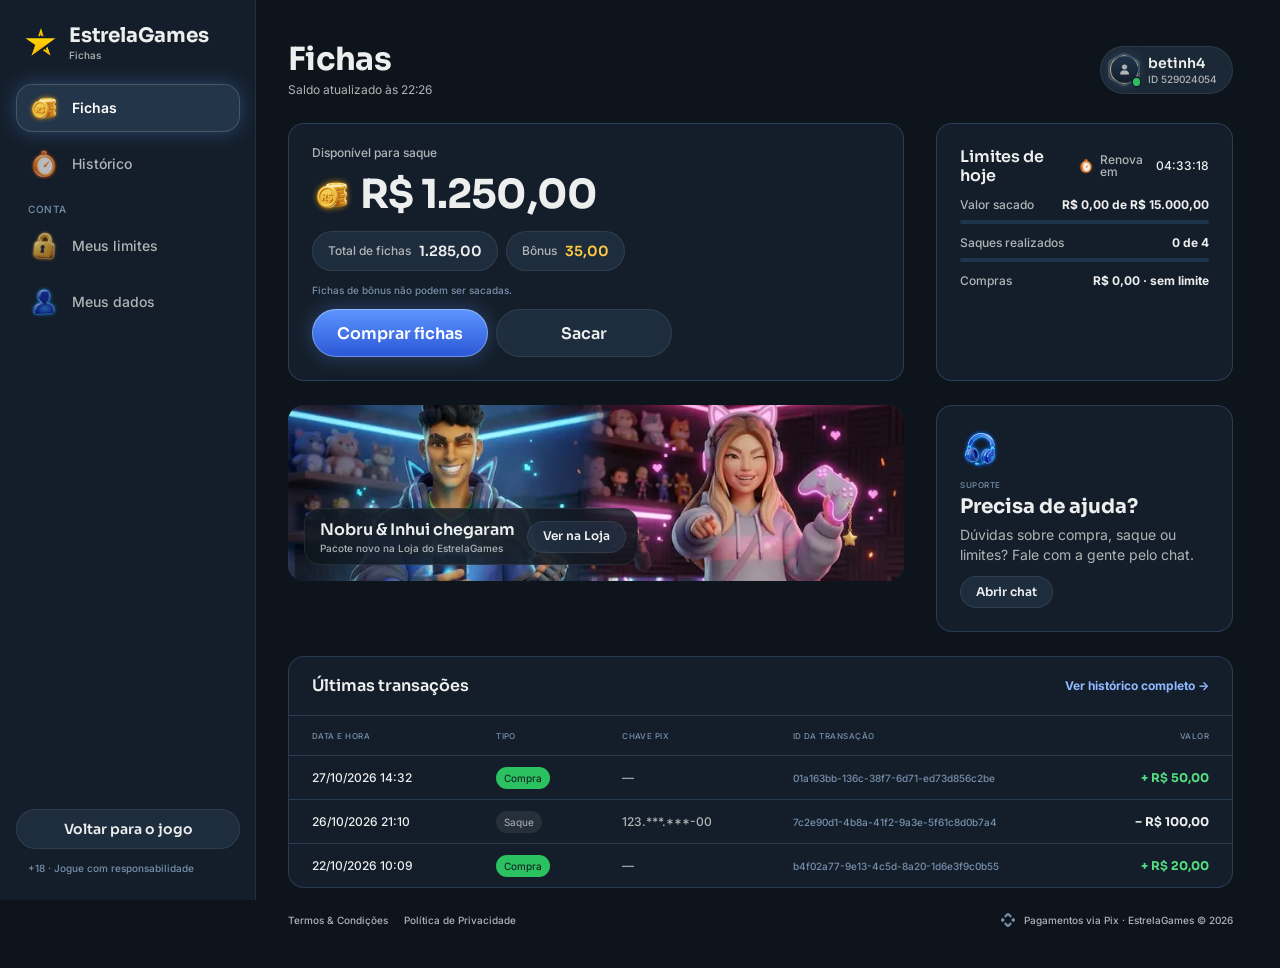
==== commit aadba91b: "Header: saldo com dropdown (Saldo total, geral, Bônus, Bônus Fidelidade, livre pra saque, Sacar | Co" ====
--- a/fichas/index.html
+++ b/fichas/index.html
@@ -10,9 +10,9 @@
 <link rel="preconnect" href="https://fonts.googleapis.com">
 <link rel="preconnect" href="https://fonts.gstatic.com" crossorigin>
 <link rel="stylesheet" href="https://fonts.googleapis.com/css2?family=Inter:wght@400;500;600;700&family=Sora:wght@600;700;800&display=swap">
-<link rel="stylesheet" href="../css/tokens.css?v=20261027h">
-<link rel="stylesheet" href="../css/ui.css?v=20261027h">
-<link rel="stylesheet" href="fichas.css?v=20261027h">
+<link rel="stylesheet" href="../css/tokens.css?v=20261117d">
+<link rel="stylesheet" href="../css/ui.css?v=20261117d">
+<link rel="stylesheet" href="fichas.css?v=20261117d">
 </head>
 <body>
 <svg width="0" height="0" style="position:absolute" aria-hidden="true">
@@ -35,6 +35,6 @@
 <div class="veil" id="veil" hidden><section class="drawer" id="drawer" role="dialog" aria-modal="true"></section></div>
 <div class="toast" id="toast"><span class="hint-pill" id="toastTxt"></span></div>
 
-<script src="fichas.js?v=20261027h"></script>
+<script src="fichas.js?v=20261117d"></script>
 </body>
 </html>
--- a/css/tokens.css
+++ b/css/tokens.css
@@ -32,7 +32,7 @@
   /* games */
   --game-truco:#e5484d; --game-paulista:#3b74f5; --game-cacheta:#8752f2; --game-tranca:#2cc160; --game-buraco:#1f9a4a;
   --game-poker:#0fa968; --game-sinuca:#2fa35a; --game-todos:#3b74f5; --game-domino:#14b8a6; --game-dama:#f76b15; --game-xadrez:#5b6cff;
-  --game-paulista-tint:#3b74f53d; --game-truco-tint:#e5484d3d; --game-cacheta-tint:#8752f23d; --game-buraco-tint:#1f9a4a3d;
+  --game-paulista-tint:#3b74f53d; --game-truco-tint:#e5484d3d; --game-cacheta-tint:#8752f23d; --game-buraco-tint:#1f9a4a3d; --game-poker-tint:#0fa9683d; --game-sinuca-tint:#2fa35a3d;
   /* crew */
   --crew-engenheiro:#4fb3ff; --crew-comandante:#f5c542; --crew-piloto:#ff5a36; --crew-navegador:#e86bff; --crew-explorador:#4dffb8;
   --crew-bar:#ff9f43; --crew-reis:#34d399; --crew-nobru:#3d8bff; --crew-inhui:#ff4fb0;
@@ -40,6 +40,7 @@
   --stake-padrao-top:#2b4274; --stake-padrao-bottom:#17233b; --stake-iniciante-top:#1f9a4a; --stake-iniciante-bottom:#1f502c;
   --table-card-top:#1f5a4a; --table-card-bottom:#0f2e2a; --table-stake:#ffc841;
   --plus-bg:#52de7e; --plus-icon:#0e141b;
+  --btn-success-top:#52de7e; --btn-success-bg:#1f9a4a; /* DS button-glass ☰ Type=Success (Comprar) */
   /* cards */
   --card-face:#ffffff; --card-border:#9ea2a4; --suit-red:#c72c3d; --suit-black:#141922; --back-top:#1d3c9e; --back-bottom:#182b53;
   /* seat timer */
--- a/css/ui.css
+++ b/css/ui.css
@@ -8,6 +8,7 @@
 [role="button"]{cursor:pointer;-webkit-tap-highlight-color:transparent;-webkit-user-select:none;user-select:none;outline:0}
 input{font:inherit;color:inherit;border:0;background:none;outline:0;padding:0;margin:0;min-width:0}
 img,video{display:block;max-width:100%;user-select:none;-webkit-user-drag:none}
+video::-webkit-media-controls,video::-webkit-media-controls-start-playback-button,video::-webkit-media-controls-overlay-play-button{display:none!important;-webkit-appearance:none} /* sem botão de play: os vídeos são fundo */
 svg{display:block}
 [hidden]{display:none!important}
 .ic{flex:none;object-fit:contain;pointer-events:none}
@@ -39,7 +40,7 @@
 .hdr{position:relative;flex:none;height:64px;display:flex;align-items:center;gap:4px;padding:8px 12px;background:var(--bg-subtle);overflow:hidden;z-index:20}
 .hdr::before{content:"";position:absolute;left:48px;top:-70px;width:280px;height:140px;border-radius:50%;background:var(--glow-blue);filter:blur(60px);opacity:.15;pointer-events:none}
 .hdr .side{position:relative;flex:1;min-width:0;display:flex;align-items:center;gap:4px}
-.hdr .logo{width:36px;height:36px;display:grid;place-items:center;flex:none}
+.hdr .logo{width:24px;height:36px;display:grid;place-items:center;flex:none}
 .hdr .logo img{width:25px;height:24px}
 .cpill{flex:1;min-width:0;height:34px;display:flex;align-items:center;gap:2px;padding:4px;border-radius:999px;background:linear-gradient(90deg,#52de7e1a,#283c5206),var(--bga-strong-50);box-shadow:inset 0 0 0 1px var(--border-muted);overflow:hidden}
 .cpill.bonus{padding:4px 8px 4px 4px;background:linear-gradient(90deg,#283c5206,#ffc8411a),var(--bga-strong-50)}
@@ -50,6 +51,45 @@
 .cpill.bonus .t b{color:var(--text-prize)}
 .cpill .plus{width:20px;height:20px;border-radius:10px;background:var(--plus-bg);display:grid;place-items:center;flex:none}
 .cpill .plus svg{width:12px;height:12px;fill:var(--plus-icon)}
+/* saldo com seta: abre o dropdown (DS header-game ◉ Expanded) */
+.cpill .chev{width:20px;height:20px;display:grid;place-items:center;flex:none}
+.cpill .chev svg{width:10px;height:10px;fill:var(--text-muted);transform:rotate(90deg);transition:transform .2s}
+.cpill.open{box-shadow:inset 0 0 0 1px var(--border-strong)} .cpill.open .chev svg{transform:rotate(-90deg)}
+.hdr .hbuy{flex:1;min-width:0}
+/* dropdown do saldo (DS balance-panel) · celular: preso embaixo do header */
+.baldrop{position:absolute;left:0;right:0;top:64px;bottom:0;z-index:45;background:var(--bga-default-75);animation:fade .15s both}
+.balp{display:flex;flex-direction:column;gap:16px;max-height:100%;overflow:auto;padding:16px 16px 24px;background:var(--bg-subtle);border-radius:0 0 24px 24px;box-shadow:inset 0 -1px 0 var(--hl-subtle),0 16px 40px rgba(0,0,0,.4);animation:balIn .22s cubic-bezier(.2,.8,.2,1) both}
+@keyframes balIn{from{transform:translateY(-12px);opacity:0}}
+.balp .top{display:flex;justify-content:space-between;align-items:flex-start}
+.balp .top small{font:500 12px/1.2 var(--f-ui);color:var(--text-muted)}
+.balp .tv{display:flex;align-items:center;gap:8px;margin-top:4px}
+.balp .tv b{font:700 32px/1.2 var(--f-display);letter-spacing:-.02em;font-variant-numeric:tabular-nums}
+.balp .eye,.balp .x{display:grid;place-items:center;width:28px;height:28px}
+.balp .eye svg{width:20px;height:20px;fill:var(--text-muted)}
+.balp .x svg{width:12px;height:12px;fill:var(--text-muted);transform:rotate(-90deg)}
+.balp .rows{display:flex;flex-direction:column;gap:12px}
+.balp .kv{display:flex;justify-content:space-between;gap:12px;font:400 14px/1.4 var(--f-ui);color:var(--text-muted)}
+.balp .kv b{font-weight:400;color:var(--text-default);font-variant-numeric:tabular-nums;text-align:right}
+.balp hr{border:0;height:1px;background:var(--border-muted);margin:0}
+.balp .acts{display:flex;gap:12px} .balp .acts .btn{flex:1}
+/* Bônus Fidelidade (DS _loyalty-bonus): Resgatar quando tem valor · Juntando com a seta que abre as regras */
+.fid{display:flex;flex-direction:column;gap:12px;padding:8px 12px 8px 8px;border-radius:24px;background:var(--bga-strong-50);box-shadow:inset 0 0 0 1px var(--border-muted)}
+.fid.ready{flex-direction:row;align-items:center;gap:8px}
+.fid .ic{width:28px;height:28px;flex:none}
+.fid .t{flex:1;min-width:0;display:flex;flex-direction:column;gap:2px;text-align:left}
+.fid .t b{font:400 14px/1.3 var(--f-ui);color:var(--text-default)}
+.fid .t small{font:500 10px/1.2 var(--f-ui);color:var(--text-muted)}
+.fid .v{font:400 14px/1 var(--f-ui);font-variant-numeric:tabular-nums}
+.fid .row{display:flex;align-items:center;gap:8px;width:100%}
+.fid .chev{width:20px;height:20px;display:grid;place-items:center;flex:none}
+.fid .chev svg{width:10px;height:10px;fill:var(--text-muted);transform:rotate(90deg);transition:transform .2s}
+.fid.open{border-radius:16px;padding:8px 12px 12px 8px} .fid.open .chev svg{transform:rotate(-90deg)}
+.fid .more{display:flex;flex-direction:column;gap:12px}
+.fid .wk{display:flex;flex-direction:column;gap:4px;padding:12px;border-radius:12px;background:var(--bga-default-50);box-shadow:inset 0 0 0 1px var(--border-muted)}
+.fid .wk small{font:500 12px/1.2 var(--f-ui);color:var(--text-muted)}
+.fid .wk b{font:700 20px/1.2 var(--f-display);color:var(--text-prize);font-variant-numeric:tabular-nums}
+.fid p{margin:0;font:400 12px/1.5 var(--f-ui);color:var(--text-muted)}
+.fid .kv{font-size:12px}
 .hbell{position:relative;width:36px;height:36px;border-radius:18px;background:var(--bga-strong-50);box-shadow:inset 0 0 0 1px var(--border-muted);display:grid;place-items:center;flex:none}
 .hbell .ic{width:28px;height:28px}
 .hbell i{position:absolute;left:28px;top:0;width:8px;height:8px;border-radius:50%;background:var(--notification-error)}
@@ -122,6 +162,7 @@
 .btn.m44{height:44px;border-radius:22px}
 .btn.pri{background:linear-gradient(180deg,var(--btn-primary-top),var(--btn-primary-bg));box-shadow:inset 0 0 0 1px var(--hl),0 0 20px var(--glow-info);color:#fff}
 .btn.sec{background:var(--bga-strong-50);box-shadow:inset 0 0 0 1px var(--border-muted);color:var(--text-default)}
+.btn.ok{background:linear-gradient(180deg,var(--btn-success-top),var(--btn-success-bg));box-shadow:inset 0 0 0 1px var(--hl),0 0 20px var(--glow-success);color:#fff}
 .btn:disabled,.btn.dis{background:var(--btn-disabled-bg);box-shadow:none;color:var(--btn-disabled-text);pointer-events:none}
 .btn.danger-txt{background:none;box-shadow:none;color:var(--text-error);font:500 14px/1 var(--f-ui)}
 .btn.fill{flex:1;min-width:0}
@@ -136,9 +177,9 @@
 .bicon.s28{width:28px;height:28px;border-radius:14px}.bicon.s28 svg{width:16px;height:16px}
 
 /* ---------- tag ---------- */
-.tag{display:inline-flex;align-items:center;gap:4px;padding:2px 8px;border-radius:999px;font:600 12px/14px var(--f-display);white-space:nowrap;flex:none}
+.tag{display:inline-flex;align-items:center;gap:4px;padding:2px 8px;border-radius:999px;font:400 12px/18px var(--f-ui);white-space:nowrap;flex:none}
 .tag.neutral{background:#ffffff14;color:var(--text-muted)}
-.tag.gold{background:#dab68229;color:var(--text-brand);box-shadow:inset 0 0 0 1px #fbdfad8c}
+.tag.gold{padding:3px 8px;background:#dab68229;color:#fff;box-shadow:inset 0 0 0 1px #fbdfad8c}
 .tag.success{background:var(--sys-success);color:var(--bg-default)}
 .tag.danger{background:var(--sys-error);color:var(--text-default)}
 .tag.info{background:var(--sys-info);color:var(--text-default)}
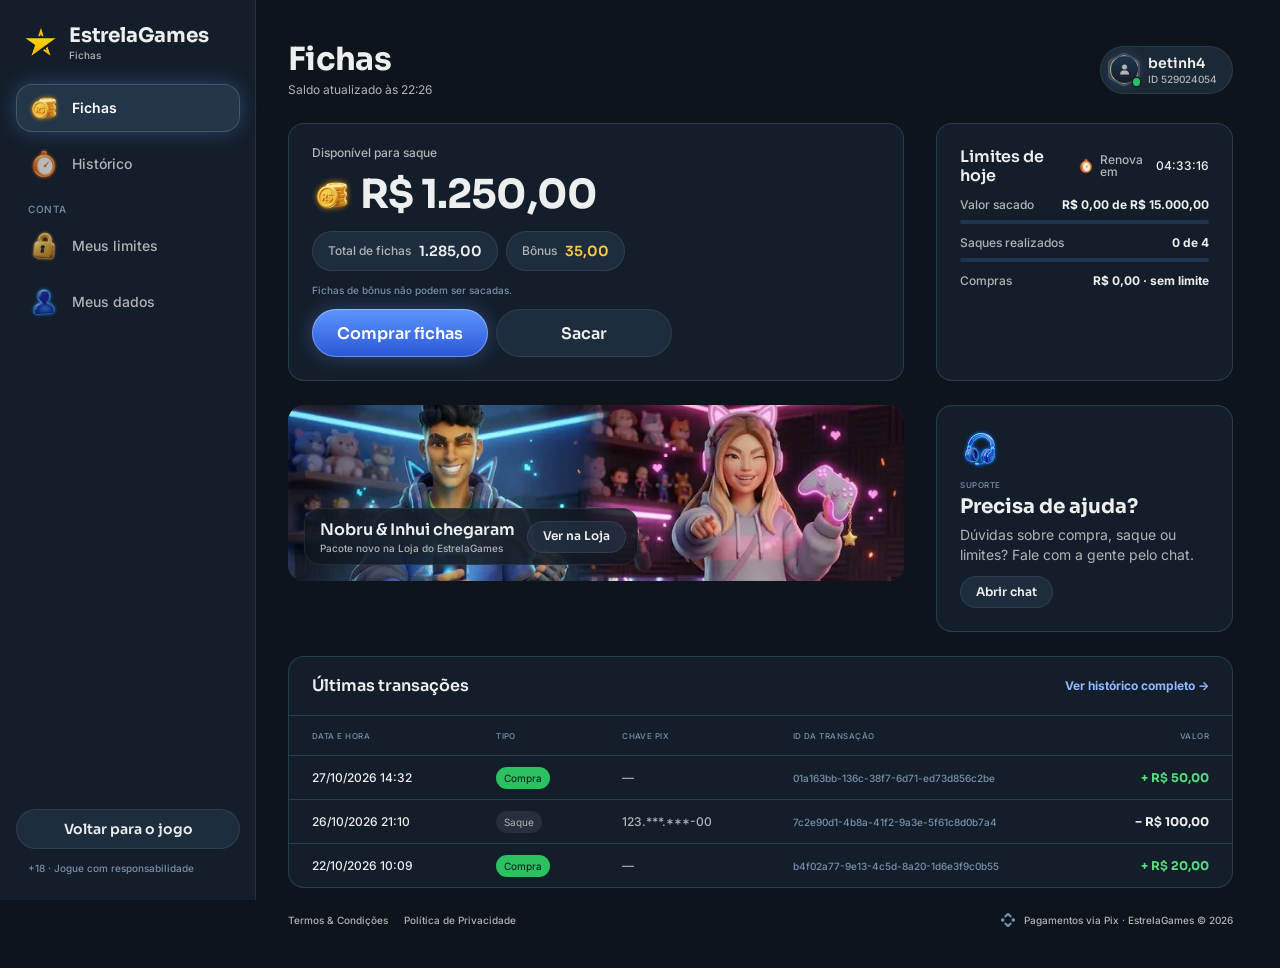
==== commit 81a22547: "Loja como na produção + promoção: pacotes a R$ 9,90 só com as famílias da página Skins (Espadilha e " ====
--- a/fichas/index.html
+++ b/fichas/index.html
@@ -10,9 +10,9 @@
 <link rel="preconnect" href="https://fonts.googleapis.com">
 <link rel="preconnect" href="https://fonts.gstatic.com" crossorigin>
 <link rel="stylesheet" href="https://fonts.googleapis.com/css2?family=Inter:wght@400;500;600;700&family=Sora:wght@600;700;800&display=swap">
-<link rel="stylesheet" href="../css/tokens.css?v=20261117d">
-<link rel="stylesheet" href="../css/ui.css?v=20261117d">
-<link rel="stylesheet" href="fichas.css?v=20261117d">
+<link rel="stylesheet" href="../css/tokens.css?v=20261119a">
+<link rel="stylesheet" href="../css/ui.css?v=20261119a">
+<link rel="stylesheet" href="fichas.css?v=20261119a">
 </head>
 <body>
 <svg width="0" height="0" style="position:absolute" aria-hidden="true">
@@ -35,6 +35,6 @@
 <div class="veil" id="veil" hidden><section class="drawer" id="drawer" role="dialog" aria-modal="true"></section></div>
 <div class="toast" id="toast"><span class="hint-pill" id="toastTxt"></span></div>
 
-<script src="fichas.js?v=20261117d"></script>
+<script src="fichas.js?v=20261119a"></script>
 </body>
 </html>
--- a/css/tokens.css
+++ b/css/tokens.css
@@ -36,6 +36,8 @@
   /* crew */
   --crew-engenheiro:#4fb3ff; --crew-comandante:#f5c542; --crew-piloto:#ff5a36; --crew-navegador:#e86bff; --crew-explorador:#4dffb8;
   --crew-bar:#ff9f43; --crew-reis:#34d399; --crew-nobru:#3d8bff; --crew-inhui:#ff4fb0;
+  /* famílias da página Skins (mesma cor da chamada do Truco) */
+  --crew-laje:#ff7f50; --crew-portaria:#3ddc84; --crew-live:#b45cff; --crew-feira:#ffa62b; --crew-navalha:#ff4fb0; --crew-varzea:#5be37d; --crew-oficina:#3db8ff; --crew-posto:#ff3b4a; --crew-fliper:#a45cff; --crew-grau:#4fa3ff; --crew-palpite:#f2b233;
   /* stake / table */
   --stake-padrao-top:#2b4274; --stake-padrao-bottom:#17233b; --stake-iniciante-top:#1f9a4a; --stake-iniciante-bottom:#1f502c;
   --table-card-top:#1f5a4a; --table-card-bottom:#0f2e2a; --table-stake:#ffc841;
--- a/css/ui.css
+++ b/css/ui.css
@@ -60,10 +60,9 @@
 .baldrop{position:absolute;left:0;right:0;top:64px;bottom:0;z-index:45;background:var(--bga-default-75);animation:fade .15s both}
 .balp{display:flex;flex-direction:column;gap:16px;max-height:100%;overflow:auto;padding:16px 16px 24px;background:var(--bg-subtle);border-radius:0 0 24px 24px;box-shadow:inset 0 -1px 0 var(--hl-subtle),0 16px 40px rgba(0,0,0,.4);animation:balIn .22s cubic-bezier(.2,.8,.2,1) both}
 @keyframes balIn{from{transform:translateY(-12px);opacity:0}}
-.balp .top{display:flex;justify-content:space-between;align-items:flex-start}
+.balp .top{display:flex;justify-content:space-between;align-items:center}
 .balp .top small{font:500 12px/1.2 var(--f-ui);color:var(--text-muted)}
-.balp .tv{display:flex;align-items:center;gap:8px;margin-top:4px}
-.balp .tv b{font:700 32px/1.2 var(--f-display);letter-spacing:-.02em;font-variant-numeric:tabular-nums}
+.balp .tv{display:flex;align-items:center;gap:4px}
 .balp .eye,.balp .x{display:grid;place-items:center;width:28px;height:28px}
 .balp .eye svg{width:20px;height:20px;fill:var(--text-muted)}
 .balp .x svg{width:12px;height:12px;fill:var(--text-muted);transform:rotate(-90deg)}
